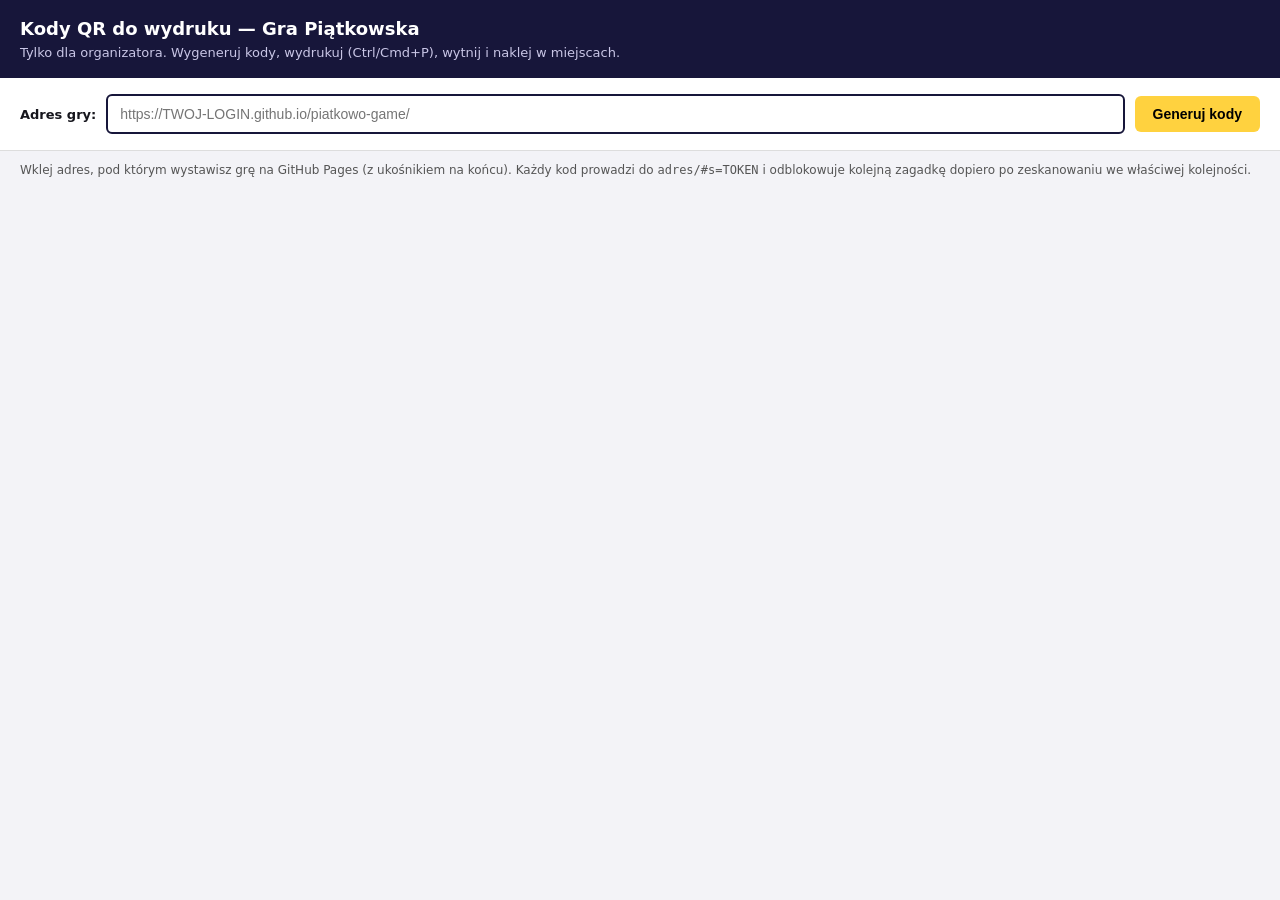
==== tools/print-codes.html @ 247f8b62 "Dodaj Grę Piątkowską — terenową grę imieninową z kodami QR - 5 zagadek, sekwencyjna mechanika kodów " ====
<!DOCTYPE html>
<html lang="pl">
  <head>
    <meta charset="utf-8" />
    <meta name="viewport" content="width=device-width, initial-scale=1" />
    <title>Kody QR do wydruku — Gra Piątkowska</title>
    <style>
      body {
        font-family: system-ui, -apple-system, Segoe UI, Roboto, sans-serif;
        margin: 0;
        color: #16161d;
        background: #f3f3f7;
      }
      header {
        background: #17163a;
        color: #fff;
        padding: 18px 20px;
      }
      header h1 {
        margin: 0 0 6px;
        font-size: 18px;
      }
      header p {
        margin: 0;
        font-size: 13px;
        color: #c9c6e6;
      }
      .controls {
        padding: 16px 20px;
        display: flex;
        gap: 10px;
        flex-wrap: wrap;
        align-items: center;
        background: #fff;
        border-bottom: 1px solid #ddd;
      }
      .controls label {
        font-size: 13px;
        font-weight: 600;
      }
      .controls input {
        flex: 1;
        min-width: 260px;
        padding: 10px 12px;
        font-size: 14px;
        border: 2px solid #17163a;
        border-radius: 6px;
      }
      .controls button {
        padding: 10px 18px;
        font-size: 14px;
        font-weight: 700;
        background: #ffd23f;
        border: none;
        border-radius: 6px;
        cursor: pointer;
      }
      .hint {
        padding: 0 20px;
        font-size: 12px;
        color: #555;
      }
      #cards {
        padding: 20px;
        display: grid;
        grid-template-columns: repeat(auto-fill, minmax(280px, 1fr));
        gap: 18px;
      }
      .card {
        background: #fff;
        border: 2px dashed #999;
        border-radius: 10px;
        padding: 18px;
        text-align: center;
        break-inside: avoid;
        page-break-inside: avoid;
      }
      .card .code-no {
        font-size: 13px;
        font-weight: 700;
        color: #17163a;
        background: #ffd23f;
        display: inline-block;
        padding: 3px 10px;
        border-radius: 20px;
        margin-bottom: 10px;
      }
      .card .place {
        font-size: 17px;
        font-weight: 800;
        margin: 6px 0;
      }
      .card .unlock {
        font-size: 12px;
        color: #666;
        margin-bottom: 12px;
      }
      .card .qr {
        display: flex;
        justify-content: center;
        margin: 10px 0;
      }
      .card .token {
        font-family: ui-monospace, "Courier New", monospace;
        font-size: 13px;
        letter-spacing: 1px;
        color: #333;
        margin-top: 8px;
      }
      .card .token small {
        display: block;
        color: #999;
        font-size: 10px;
        margin-top: 2px;
      }
      .warn {
        color: #b00;
        padding: 0 20px 20px;
        font-size: 13px;
      }
      @media print {
        header,
        .controls,
        .hint {
          display: none;
        }
        body {
          background: #fff;
        }
        #cards {
          grid-template-columns: repeat(2, 1fr);
        }
        .card {
          border-color: #ccc;
        }
      }
    </style>
  </head>
  <body>
    <header>
      <h1>Kody QR do wydruku — Gra Piątkowska</h1>
      <p>Tylko dla organizatora. Wygeneruj kody, wydrukuj (Ctrl/Cmd+P), wytnij i naklej w miejscach.</p>
    </header>

    <div class="controls">
      <label for="base">Adres gry:</label>
      <input
        id="base"
        type="text"
        placeholder="https://TWOJ-LOGIN.github.io/piatkowo-game/"
      />
      <button id="gen">Generuj kody</button>
    </div>
    <p class="hint">
      Wklej adres, pod którym wystawisz grę na GitHub Pages (z ukośnikiem na końcu).
      Każdy kod prowadzi do <code>adres/#s=TOKEN</code> i odblokowuje kolejną zagadkę
      dopiero po zeskanowaniu we właściwej kolejności.
    </p>

    <div id="cards"></div>
    <div id="warn" class="warn"></div>

    <script src="../js/config.js"></script>
    <script src="../lib/qrcode.min.js"></script>
    <script>
      var CFG = window.GAME_CONFIG;
      var STAGES = CFG.stages;
      var N = STAGES.length;
      var LS_KEY = "piatkowo_print_base";

      var baseInput = document.getElementById("base");
      var cards = document.getElementById("cards");
      var warn = document.getElementById("warn");

      baseInput.value = localStorage.getItem(LS_KEY) || "";

      function normBase(b) {
        b = (b || "").trim();
        if (!b) return "";
        // usuń istniejący hash, zapewnij końcowy ukośnik
        b = b.replace(/#.*$/, "");
        if (!/\/$/.test(b)) b += "/";
        return b;
      }

      function unlockLabel(i) {
        if (i < N - 1) return "odblokowuje: ZAGADKA " + STAGES[i + 1].id;
        return "odblokowuje: EKRAN ZWYCIĘSTWA";
      }

      function generate() {
        var base = normBase(baseInput.value);
        cards.innerHTML = "";
        warn.textContent = "";
        if (!base) {
          warn.textContent = "Podaj adres gry, żeby wygenerować kody.";
          return;
        }
        if (!/^https?:\/\//.test(base)) {
          warn.textContent =
            "Uwaga: aparat iPhone'a otworzy link tylko gdy zaczyna się od http(s)://";
        }
        localStorage.setItem(LS_KEY, baseInput.value.trim());

        // Kod startowy — Ania skanuje go na początku, żeby otworzyć grę.
        (function () {
          var card = document.createElement("div");
          card.className = "card";
          card.style.borderColor = "#3fa34d";
          var no = document.createElement("div");
          no.className = "code-no";
          no.style.background = "#3fa34d";
          no.style.color = "#fff";
          no.textContent = "START";
          card.appendChild(no);
          var place = document.createElement("div");
          place.className = "place";
          place.textContent = "Daj Ani na początek";
          card.appendChild(place);
          var unlock = document.createElement("div");
          unlock.className = "unlock";
          unlock.textContent = "otwiera grę (ekran tytułowy)";
          card.appendChild(unlock);
          var qr = document.createElement("div");
          qr.className = "qr";
          card.appendChild(qr);
          new QRCode(qr, {
            text: base,
            width: 220,
            height: 220,
            correctLevel: QRCode.CorrectLevel.M,
          });
          var token = document.createElement("div");
          token.className = "token";
          token.style.fontSize = "10px";
          token.textContent = base;
          card.appendChild(token);
          cards.appendChild(card);
        })();

        STAGES.forEach(function (s, i) {
          var url = base + "#s=" + encodeURIComponent(s.token);

          var card = document.createElement("div");
          card.className = "card";

          var no = document.createElement("div");
          no.className = "code-no";
          no.textContent = "KOD " + s.id + " z " + N;
          card.appendChild(no);

          var place = document.createElement("div");
          place.className = "place";
          place.textContent = s.final ? "Naklej na prezencie" : "Naklej w: " + s.place;
          card.appendChild(place);

          var unlock = document.createElement("div");
          unlock.className = "unlock";
          unlock.textContent = unlockLabel(i);
          card.appendChild(unlock);

          var qr = document.createElement("div");
          qr.className = "qr";
          card.appendChild(qr);
          new QRCode(qr, {
            text: url,
            width: 220,
            height: 220,
            correctLevel: QRCode.CorrectLevel.M,
          });

          var token = document.createElement("div");
          token.className = "token";
          token.textContent = s.token;
          var small = document.createElement("small");
          small.textContent = "kod awaryjny (do ręcznego wpisania)";
          token.appendChild(small);
          card.appendChild(token);

          cards.appendChild(card);
        });
      }

      document.getElementById("gen").addEventListener("click", generate);
      if (baseInput.value) generate();
    </script>
  </body>
</html>
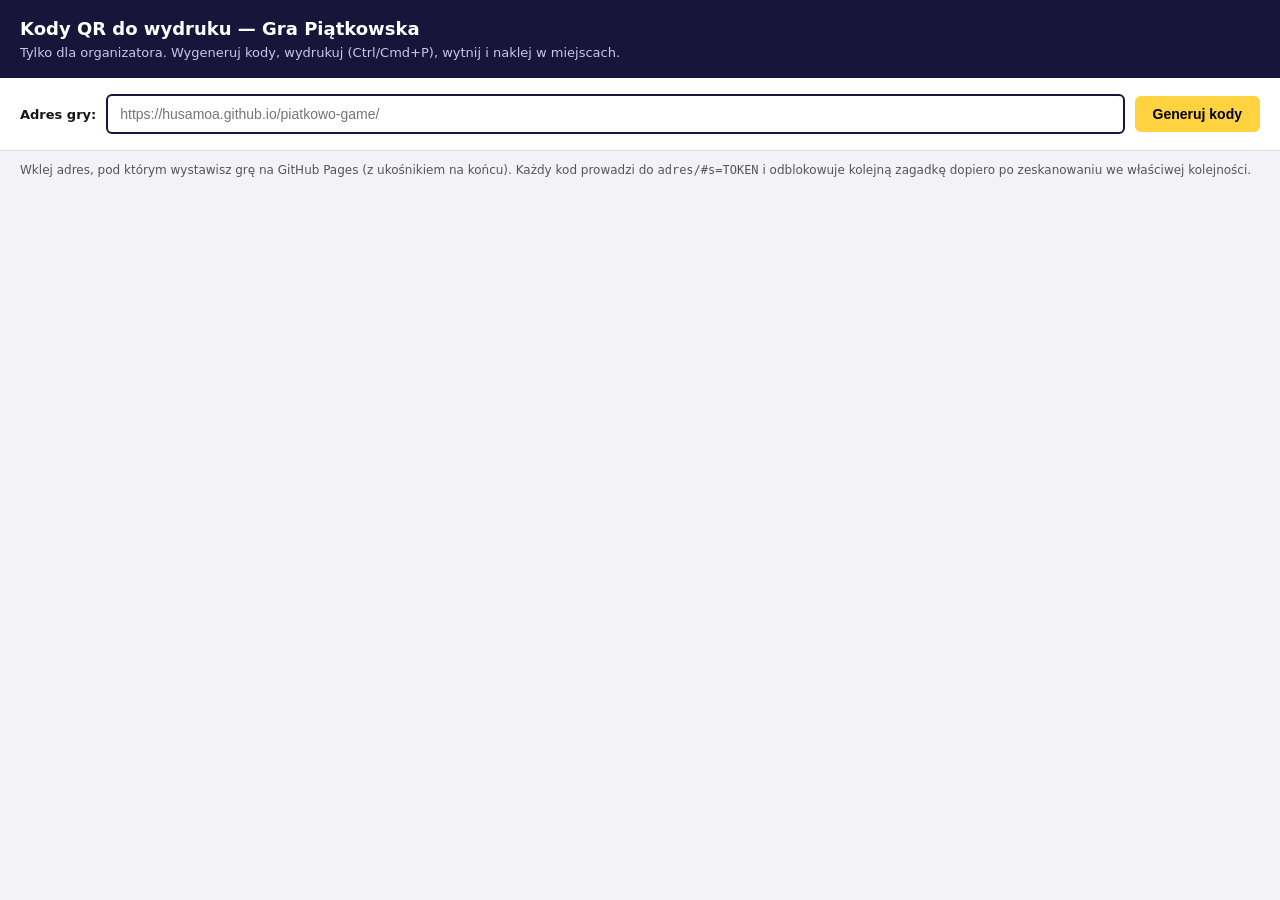
==== commit 93cad854: "Skaner w grze, cofanie zagadek, fix zoomu panelu organizatora - przycisk "OTWÓRZ APARAT": wbudowany " ====
--- a/tools/print-codes.html
+++ b/tools/print-codes.html
@@ -147,7 +147,7 @@
       <input
         id="base"
         type="text"
-        placeholder="https://TWOJ-LOGIN.github.io/piatkowo-game/"
+        placeholder="https://husamoa.github.io/piatkowo-game/"
       />
       <button id="gen">Generuj kody</button>
     </div>
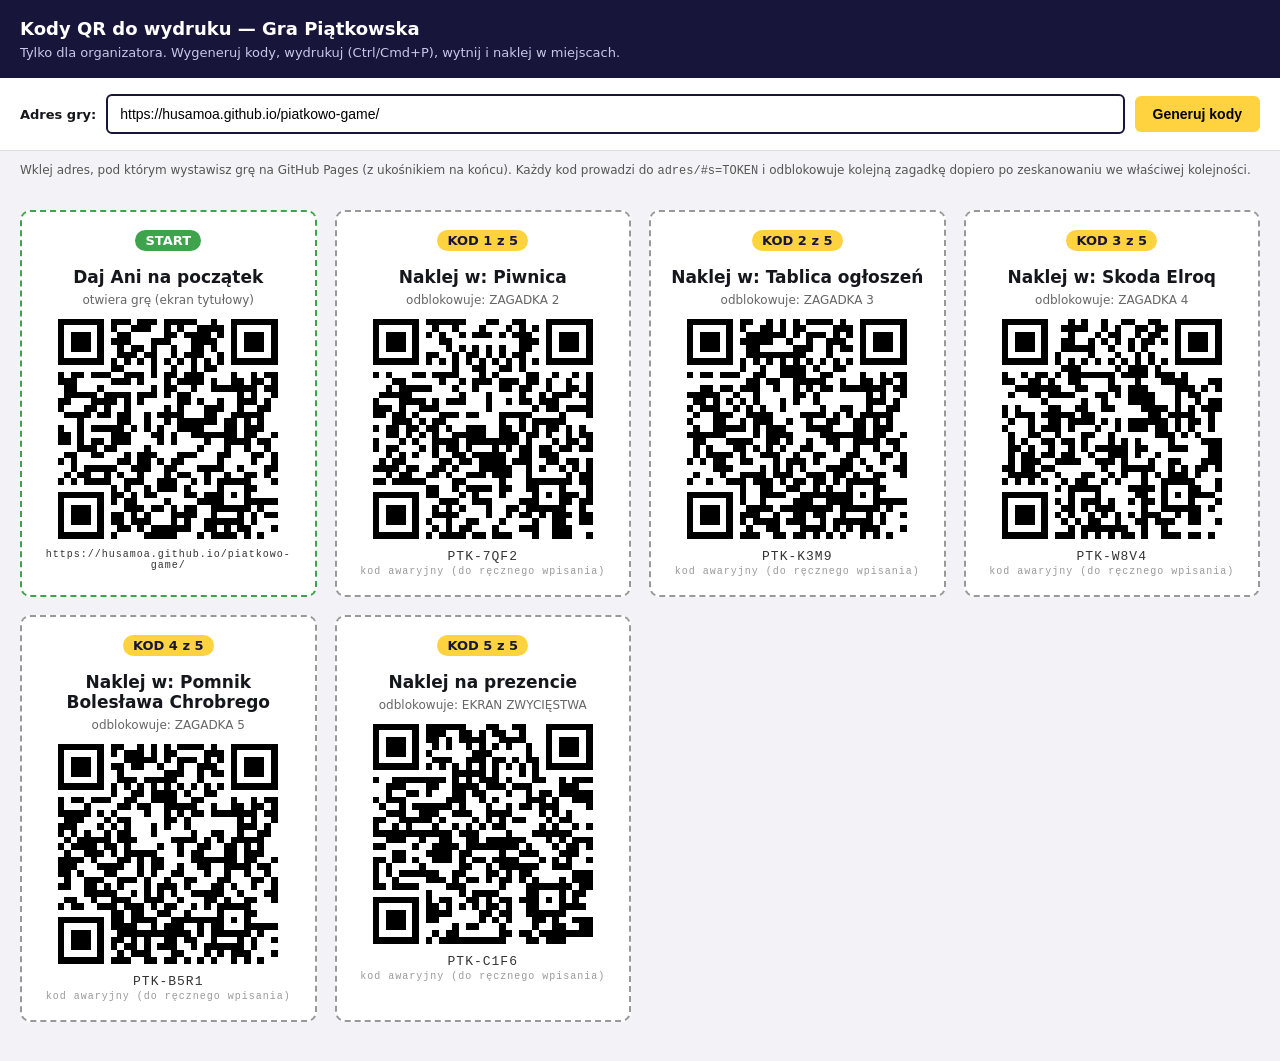
==== commit d89c37a8: "print-codes: domyślny adres husamoa.github.io/piatkowo-game/ - pole adresu wypełnione domyślnie, kod" ====
--- a/tools/print-codes.html
+++ b/tools/print-codes.html
@@ -172,7 +172,8 @@
       var cards = document.getElementById("cards");
       var warn = document.getElementById("warn");
 
-      baseInput.value = localStorage.getItem(LS_KEY) || "";
+      baseInput.value =
+        localStorage.getItem(LS_KEY) || "https://husamoa.github.io/piatkowo-game/";
 
       function normBase(b) {
         b = (b || "").trim();
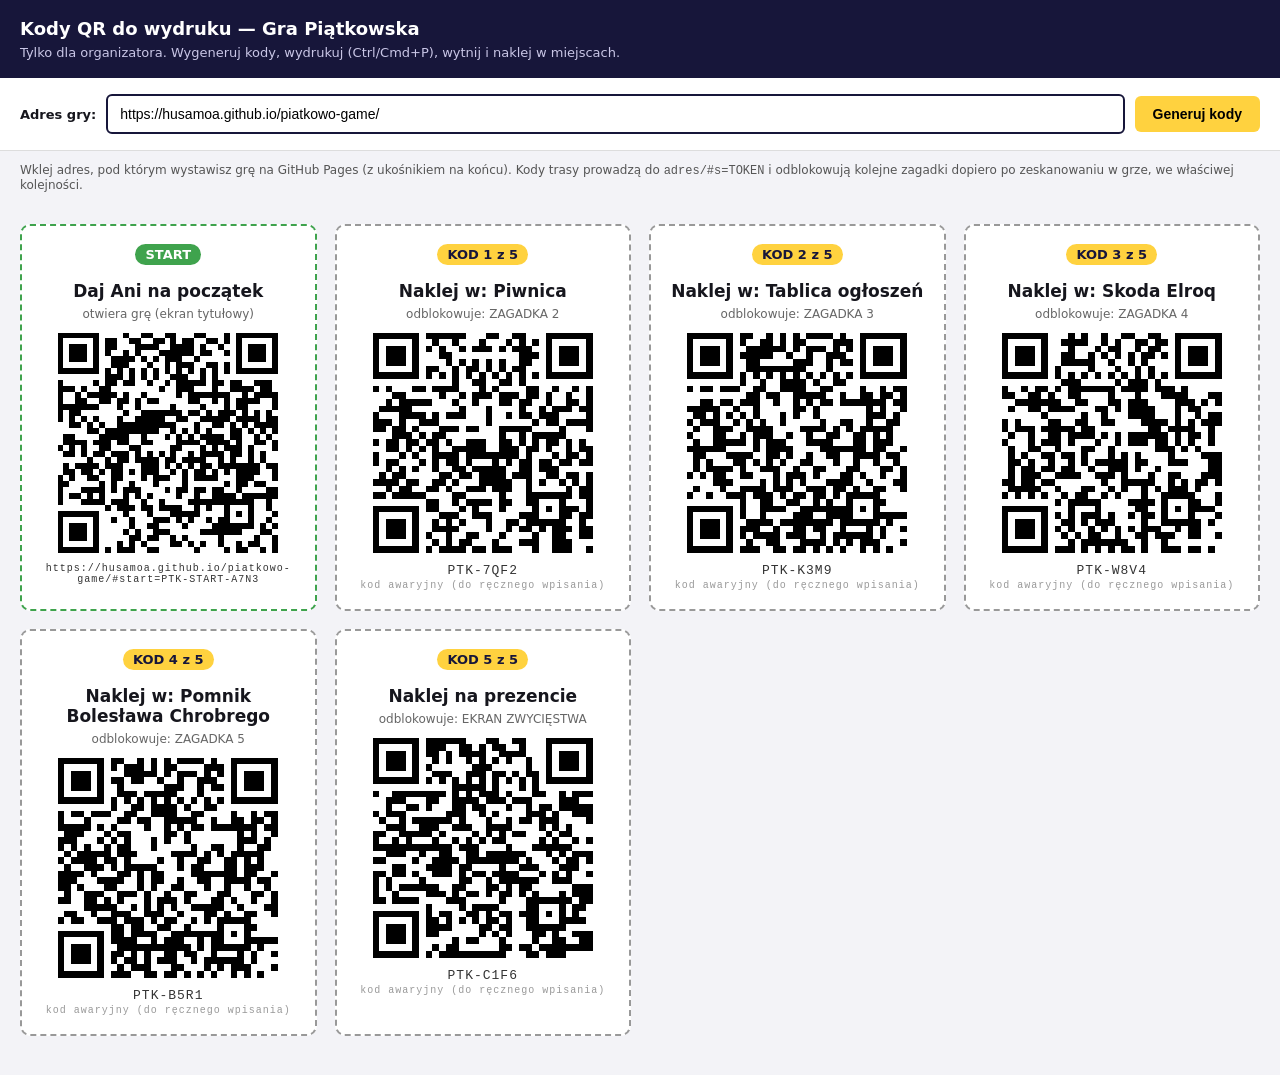
==== commit fa08f03a: "Wymuś wejście kodem START i popraw cache" ====
--- a/tools/print-codes.html
+++ b/tools/print-codes.html
@@ -153,8 +153,8 @@
     </div>
     <p class="hint">
       Wklej adres, pod którym wystawisz grę na GitHub Pages (z ukośnikiem na końcu).
-      Każdy kod prowadzi do <code>adres/#s=TOKEN</code> i odblokowuje kolejną zagadkę
-      dopiero po zeskanowaniu we właściwej kolejności.
+      Kody trasy prowadzą do <code>adres/#s=TOKEN</code> i odblokowują kolejne zagadki
+      dopiero po zeskanowaniu w grze, we właściwej kolejności.
     </p>
 
     <div id="cards"></div>
@@ -205,6 +205,7 @@
 
         // Kod startowy — Ania skanuje go na początku, żeby otworzyć grę.
         (function () {
+          var startUrl = base + "#start=" + encodeURIComponent(CFG.startToken);
           var card = document.createElement("div");
           card.className = "card";
           card.style.borderColor = "#3fa34d";
@@ -226,7 +227,7 @@
           qr.className = "qr";
           card.appendChild(qr);
           new QRCode(qr, {
-            text: base,
+            text: startUrl,
             width: 220,
             height: 220,
             correctLevel: QRCode.CorrectLevel.M,
@@ -234,7 +235,7 @@
           var token = document.createElement("div");
           token.className = "token";
           token.style.fontSize = "10px";
-          token.textContent = base;
+          token.textContent = startUrl;
           card.appendChild(token);
           cards.appendChild(card);
         })();
